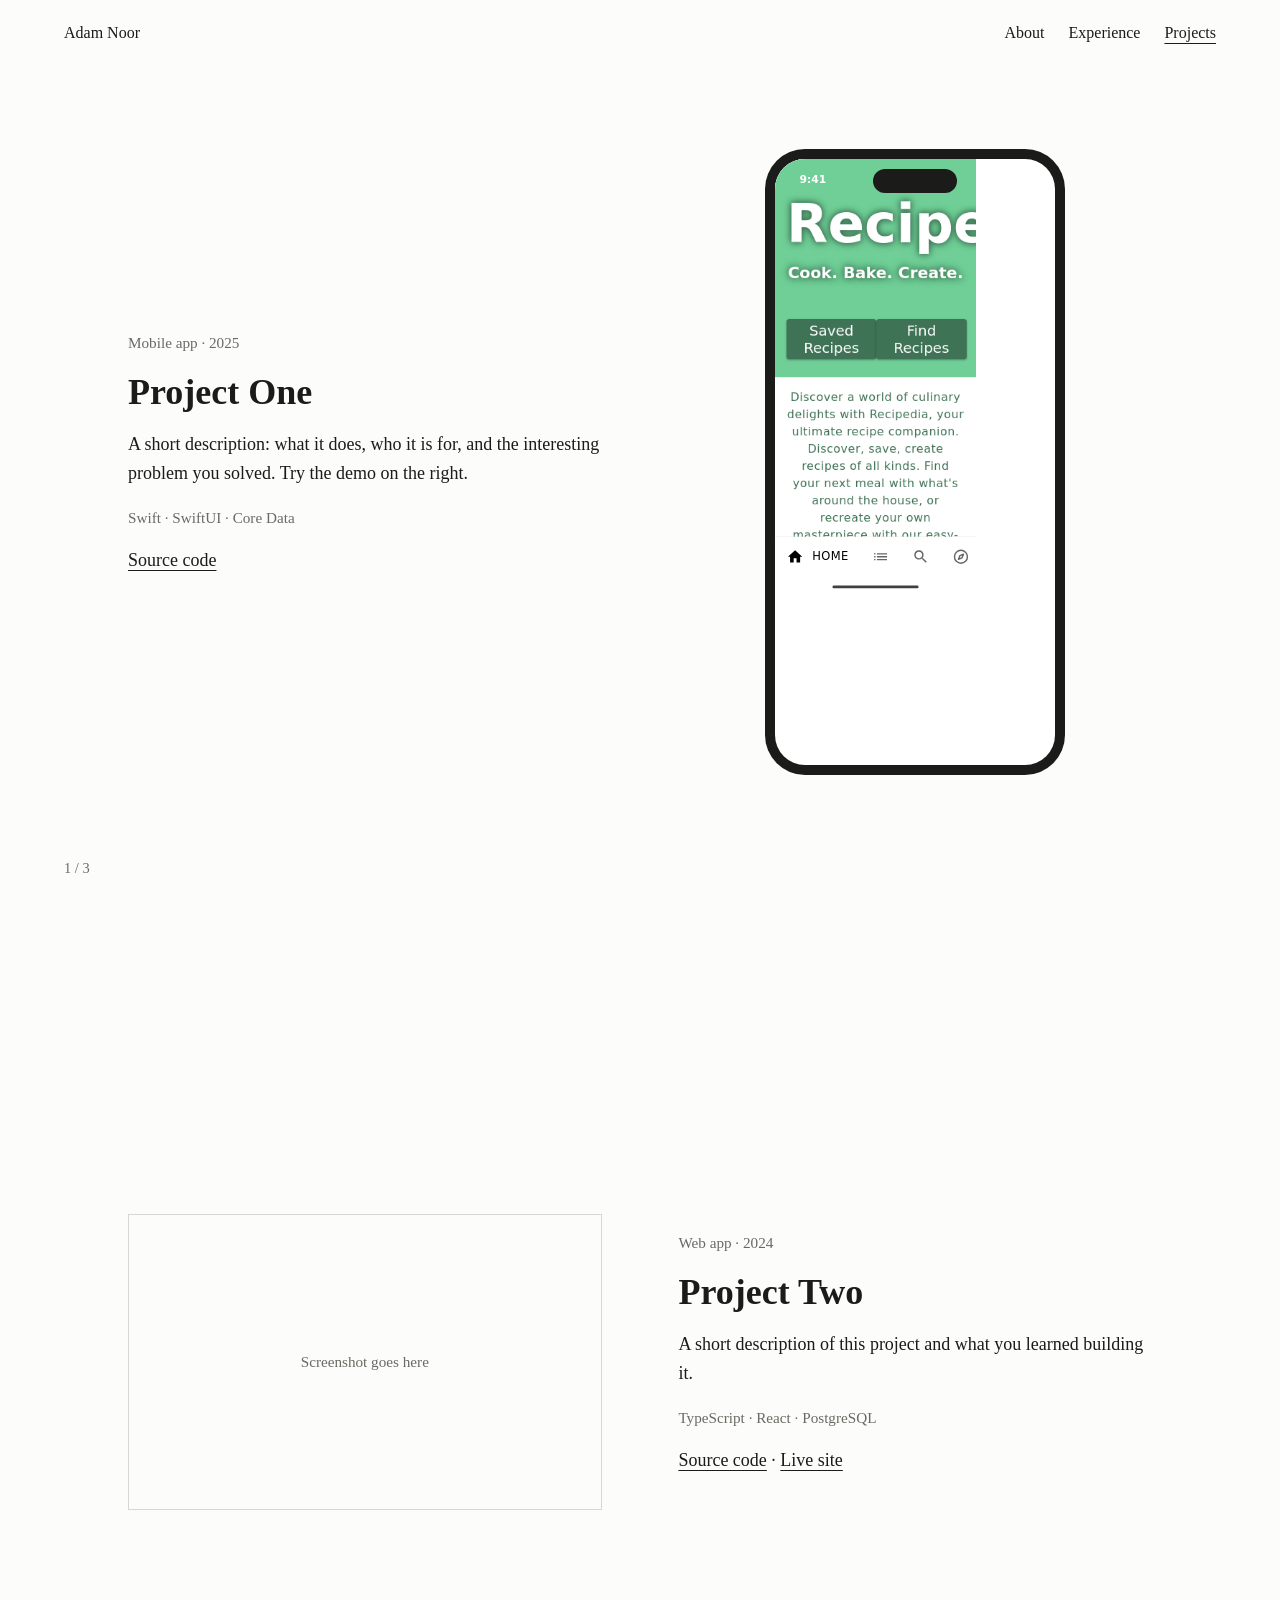
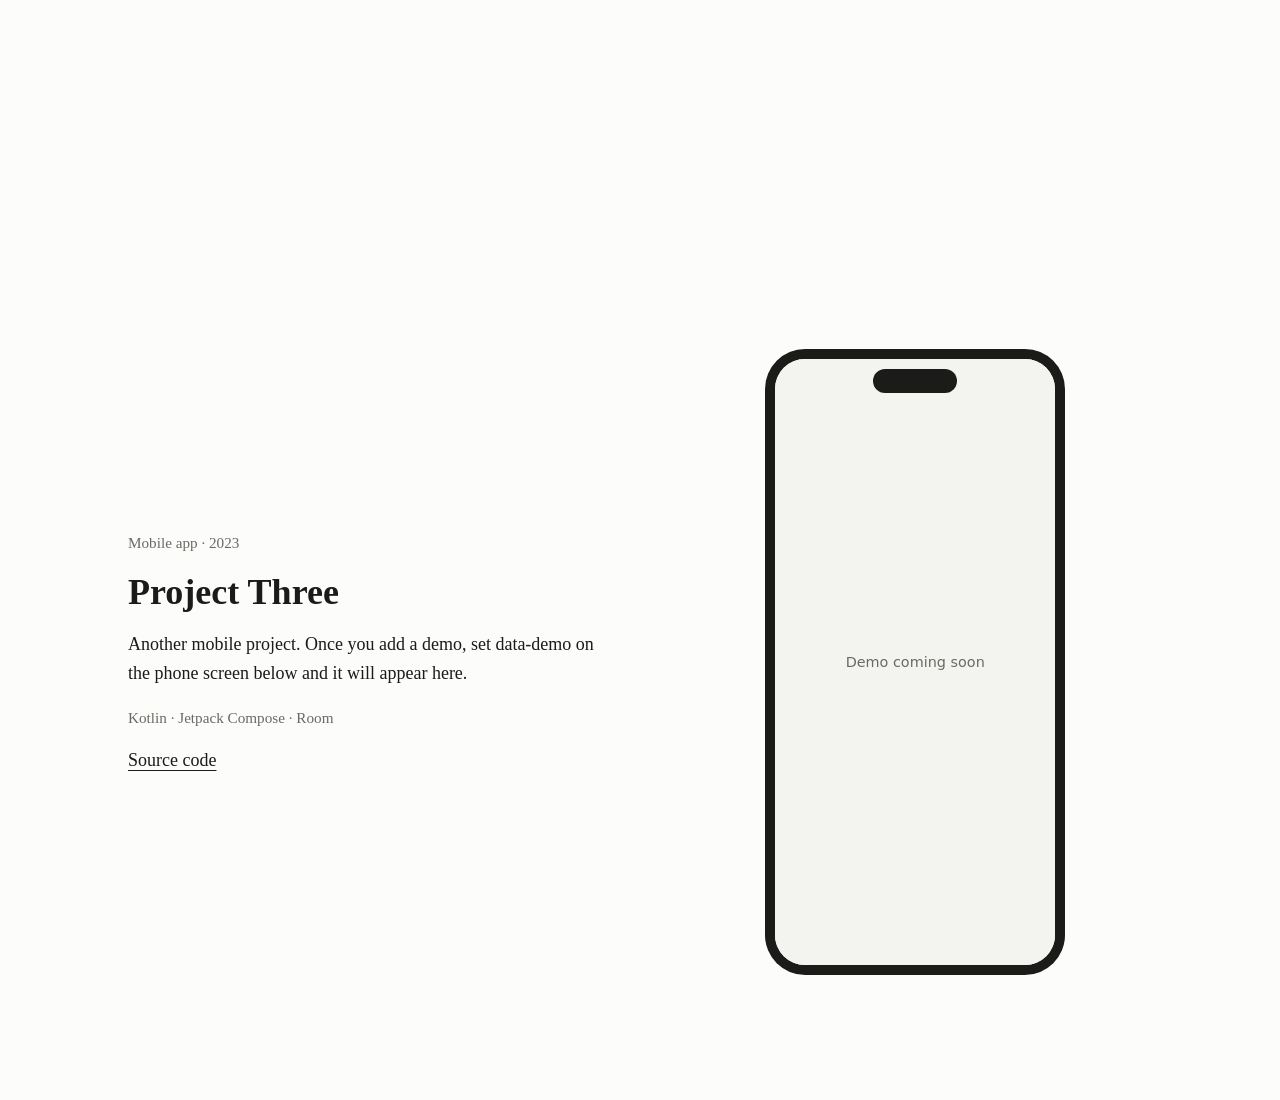
==== projects.html @ 411a35d4 "website start" ====
<!doctype html>
<html lang="en">
<head>
  <meta charset="utf-8">
  <meta name="viewport" content="width=device-width, initial-scale=1">
  <title>Projects · Adam Noor</title>
  <meta name="description" content="Projects by Adam Noor, a software developer.">
  <script>document.documentElement.classList.add("js");</script>
  <link rel="stylesheet" href="style.css">
  <script src="main.js" defer></script>
  <script src="phone-demo.js" type="module"></script>
</head>
<body>
  <header class="site-header">
    <a href="index.html">Adam Noor</a>
    <nav aria-label="Primary">
      <a href="index.html">About</a>
      <a href="experience.html">Experience</a>
      <a href="projects.html" aria-current="page">Projects</a>
    </nav>
  </header>

  <div class="progress" aria-hidden="true"><span id="progress-current">1</span> / <span id="progress-total">3</span></div>

  <main>
    <!-- Project 1: mobile app with a live phone demo.
         data-demo="todo" loads demos/todo/demo.js (a sample you can replace). -->
    <section class="section" aria-labelledby="project-1">
      <div class="section-inner project-grid">
        <div class="project-text">
          <p class="muted small reveal" style="--i:0">Mobile app · 2025</p>
          <h2 id="project-1" class="reveal" style="--i:1">Project One</h2>
          <p class="reveal" style="--i:2">A short description: what it does, who it is for, and the interesting problem you solved. Try the demo on the right.</p>
          <ul class="tags reveal" style="--i:3"><li>Swift</li><li>SwiftUI</li><li>Core Data</li></ul>
          <p class="reveal" style="--i:4"><a href="https://github.com/your-username/project-one">Source code</a></p>
        </div>
        <div class="project-media reveal" style="--i:2">
          <div class="phone" role="group" aria-label="Interactive demo of Project One">
            <div class="phone-screen" data-demo="recipedia">
              <div class="phone-viewport"></div>
              <div class="phone-placeholder">Loading demo…</div>
            </div>
          </div>
        </div>
      </div>
    </section>

    <!-- Project 2: a project with a regular image instead of a phone. -->
    <section class="section" aria-labelledby="project-2">
      <div class="section-inner project-grid flip">
        <div class="project-text">
          <p class="muted small reveal" style="--i:0">Web app · 2024</p>
          <h2 id="project-2" class="reveal" style="--i:1">Project Two</h2>
          <p class="reveal" style="--i:2">A short description of this project and what you learned building it.</p>
          <ul class="tags reveal" style="--i:3"><li>TypeScript</li><li>React</li><li>PostgreSQL</li></ul>
          <p class="reveal" style="--i:4"><a href="https://github.com/your-username/project-two">Source code</a> · <a href="https://example.com">Live site</a></p>
        </div>
        <div class="project-media reveal" style="--i:2">
          <!-- Replace the text with: <img src="images/project-two.png" alt="Describe the screenshot"> -->
          <div class="media-frame">Screenshot goes here</div>
        </div>
      </div>
    </section>

    <!-- Project 3: second phone, demo not built yet (no data-demo attribute). -->
    <section class="section" aria-labelledby="project-3">
      <div class="section-inner project-grid">
        <div class="project-text">
          <p class="muted small reveal" style="--i:0">Mobile app · 2023</p>
          <h2 id="project-3" class="reveal" style="--i:1">Project Three</h2>
          <p class="reveal" style="--i:2">Another mobile project. Once you add a demo, set data-demo on the phone screen below and it will appear here.</p>
          <ul class="tags reveal" style="--i:3"><li>Kotlin</li><li>Jetpack Compose</li><li>Room</li></ul>
          <p class="reveal" style="--i:4"><a href="https://github.com/your-username/project-three">Source code</a></p>
        </div>
        <div class="project-media reveal" style="--i:2">
          <div class="phone" role="group" aria-label="Demo placeholder for Project Three">
            <div class="phone-screen">
              <div class="phone-viewport"></div>
              <div class="phone-placeholder">Demo coming soon</div>
            </div>
          </div>
        </div>
      </div>
    </section>
  </main>
</body>
</html>
---- style.css ----
/* Personal site: plain, system fonts, one neutral palette.
   Change the variables below to restyle the whole site. */

:root {
  --bg: #fcfcfa;
  --fg: #1b1b1a;
  --muted: #6a6a64;
  --rule: #d8d8d2;
  --font: "Iowan Old Style", "Charter", "Palatino Linotype", Georgia, serif;
  --pad: clamp(1.25rem, 5vw, 4rem);
  --ease: cubic-bezier(0.2, 0.6, 0.2, 1);

  /* 1vh with a dynamic-viewport upgrade where supported (mobile browser bars) */
  --vh: 1vh;
  --phone-h: calc(var(--vh) * 72);
}

@supports (height: 1dvh) {
  :root {
    --vh: 1dvh;
  }
}

* {
  box-sizing: border-box;
}

html {
  scroll-snap-type: y mandatory;
  scroll-behavior: smooth;
}

body {
  margin: 0;
  background: var(--bg);
  color: var(--fg);
  font-family: var(--font);
  font-size: 1.125rem;
  line-height: 1.6;
  -webkit-font-smoothing: antialiased;
}

a {
  color: inherit;
  text-decoration: underline;
  text-decoration-thickness: 1px;
  text-underline-offset: 0.2em;
}

a:hover {
  text-decoration-thickness: 2px;
}

:focus-visible {
  outline: 2px solid var(--fg);
  outline-offset: 3px;
}

h1,
h2,
h3 {
  font-weight: 600;
  line-height: 1.2;
  margin: 0;
}

h1 {
  font-size: clamp(2rem, 5vw, 3rem);
}

h2 {
  font-size: clamp(1.6rem, 3.5vw, 2.25rem);
}

h3 {
  font-size: 1.15rem;
}

p {
  margin: 0 0 1em;
}

.muted {
  color: var(--muted);
}

.small {
  font-size: 0.95rem;
}

/* ---------- Header and progress ---------- */

.site-header {
  position: fixed;
  inset: 0 0 auto 0;
  z-index: 10;
  display: flex;
  justify-content: space-between;
  align-items: baseline;
  gap: 1rem;
  padding: 1.25rem var(--pad);
  background: var(--bg);
  font-size: 1rem;
}

.site-header a {
  text-decoration: none;
}

.site-header nav {
  display: flex;
  gap: 1.5rem;
}

.site-header nav a:hover,
.site-header nav a[aria-current="page"] {
  text-decoration: underline;
  text-decoration-thickness: 1px;
  text-underline-offset: 0.3em;
}

.progress {
  position: fixed;
  left: var(--pad);
  bottom: 1.25rem;
  z-index: 10;
  font-size: 0.9rem;
  color: var(--muted);
  font-variant-numeric: tabular-nums;
}

/* ---------- Sections: one thing per screen ---------- */

.section {
  min-height: calc(var(--vh) * 100);
  scroll-snap-align: start;
  scroll-snap-stop: always;
  display: flex;
  flex-direction: column;
  justify-content: center;
  padding: 5.5rem var(--pad) 4rem;
}

.section-inner {
  width: 100%;
  max-width: 64rem;
  margin: 0 auto;
}

.prose {
  max-width: 38rem;
}

.links {
  list-style: none;
  display: flex;
  flex-wrap: wrap;
  gap: 0.5rem 1.5rem;
  margin: 1.5rem 0 0;
  padding: 0;
}

/* ---------- Transition animation ----------
   main.js adds .is-active to the section crossing the middle of the screen.
   Content fades and slides in with a small stagger (--i), and leaves quickly. */

.js .reveal {
  opacity: 0;
  transform: translateY(18px);
  transition:
    opacity 0.25s ease,
    transform 0.25s ease;
  transition-delay: 0ms;
}

.js .section.is-active .reveal {
  opacity: 1;
  transform: none;
  transition:
    opacity 0.7s var(--ease),
    transform 0.7s var(--ease);
  transition-delay: calc(var(--i, 0) * 90ms);
}

@media (prefers-reduced-motion: reduce) {
  html {
    scroll-behavior: auto;
  }

  .js .reveal,
  .js .section.is-active .reveal {
    transform: none;
    transition-duration: 0.01ms;
    transition-delay: 0ms;
  }
}

/* ---------- Entries (education, experience, skills) ---------- */

.entries {
  list-style: none;
  margin: 2.5rem 0 0;
  padding: 0;
}

.entry {
  display: grid;
  grid-template-columns: 9rem 1fr;
  gap: 1.5rem;
  padding: 1.5rem 0;
  border-top: 1px solid var(--rule);
}

.entry:last-child {
  border-bottom: 1px solid var(--rule);
}

.entry p {
  margin: 0.25rem 0 0;
}

.entry ul {
  margin: 0.75rem 0 0;
  padding-left: 1.2rem;
}

.entry li + li {
  margin-top: 0.35rem;
}

.entry-when {
  color: var(--muted);
  font-size: 0.95rem;
  padding-top: 0.2rem;
}

/* ---------- Projects ---------- */

.project-grid {
  display: grid;
  grid-template-columns: repeat(2, minmax(0, 1fr));
  gap: clamp(2rem, 6vw, 5rem);
  align-items: center;
}

.project-grid.flip .project-media {
  order: -1;
}

.project-text h2 {
  margin-bottom: 1rem;
}

.tags {
  list-style: none;
  margin: 0 0 1rem;
  padding: 0;
  color: var(--muted);
  font-size: 0.95rem;
}

.tags li {
  display: inline;
}

.tags li + li::before {
  content: " \00b7  ";
}

.project-media {
  display: flex;
  justify-content: center;
}

.media-frame {
  width: 100%;
  aspect-ratio: 16 / 10;
  border: 1px solid var(--rule);
  display: grid;
  place-items: center;
  color: var(--muted);
  font-size: 0.95rem;
  text-align: center;
  padding: 1rem;
}

.media-frame img {
  width: 100%;
  height: 100%;
  object-fit: cover;
  display: block;
}

/* ---------- Phone frame ----------
   The screen is a fixed 390x844 "logical" viewport that phone-demo.js scales
   to fit, so app code written for a normal phone size renders correctly. */

.phone {
  --bezel: 10px;
  width: min(300px, 70vw, calc((var(--phone-h) - 20px) * 390 / 844 + 20px));
  padding: var(--bezel);
  background: var(--fg);
  border-radius: 40px;
}

.phone-screen {
  position: relative;
  width: 100%;
  aspect-ratio: 390 / 844;
  overflow: hidden;
  border-radius: 30px;
  background: #fff;
}

/* Small camera pill; remove if your app draws its own status bar */
.phone-screen::after {
  content: "";
  position: absolute;
  top: 10px;
  left: 50%;
  width: 84px;
  height: 24px;
  margin-left: -42px;
  border-radius: 12px;
  background: var(--fg);
  z-index: 2;
  pointer-events: none;
}

.phone-viewport {
  position: absolute;
  top: 0;
  left: 0;
  width: 390px;
  height: 844px;
  transform-origin: 0 0;
  transform: scale(var(--scale, 0.7));
  overflow: hidden;
}

.phone-placeholder {
  position: absolute;
  inset: 0;
  z-index: 1;
  display: grid;
  place-items: center;
  padding: 1.5rem;
  text-align: center;
  background: #f3f3f0;
  color: var(--muted);
  font: 0.9rem/1.4 system-ui, sans-serif;
}

/* Text on the left, image on the right */
.split {
  display: grid;
  grid-template-columns: repeat(2, minmax(0, 1fr));
  gap: clamp(2rem, 6vw, 5rem);
  align-items: center;
}

.split-media img {
  display: block;
  width: 100%;
  height: auto;
  max-height: calc(var(--vh) * 60);
  object-fit: cover;
}

/* Optional: add "flip" to put the image on the left */
.split.flip .split-media {
  order: -1;
}

/* Stack on small screens, image below the text */
@media (max-width: 800px) {
  .split {
    grid-template-columns: minmax(0, 1fr);
    gap: 1.5rem;
  }

  .split.flip .split-media {
    order: 0;
  }
}

/* ---------- Small screens ---------- */

@media (max-width: 800px) {
  :root {
    --phone-h: calc(var(--vh) * 46);
  }

  html {
    scroll-snap-type: y proximity;
  }

  .section {
    scroll-snap-stop: normal;
    padding-top: 5rem;
  }

  .project-grid {
    grid-template-columns: minmax(0, 1fr);
    gap: 1.5rem;
  }

  .project-grid.flip .project-media {
    order: 0;
  }

  .site-header nav {
    gap: 1rem;
  }
}

@media (max-width: 600px) {
  .entry {
    grid-template-columns: 1fr;
    gap: 0.25rem;
  }
}
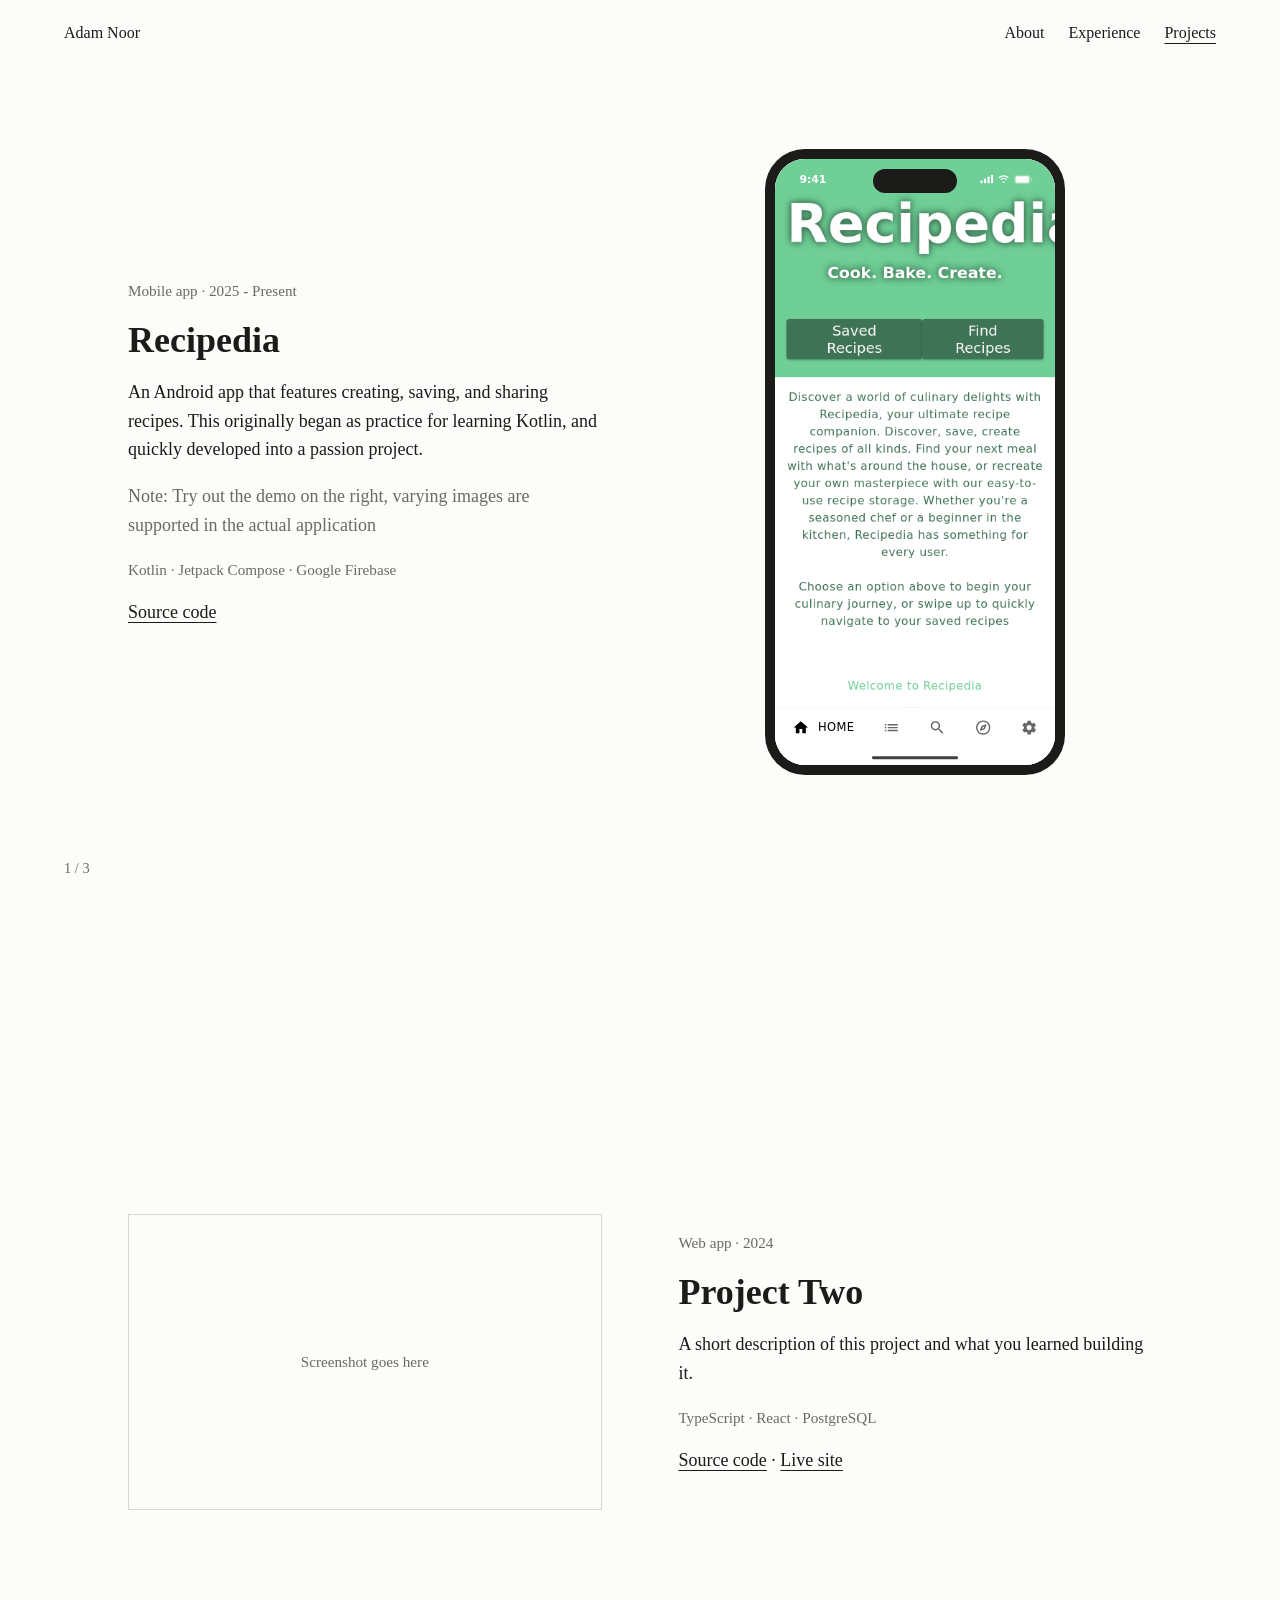
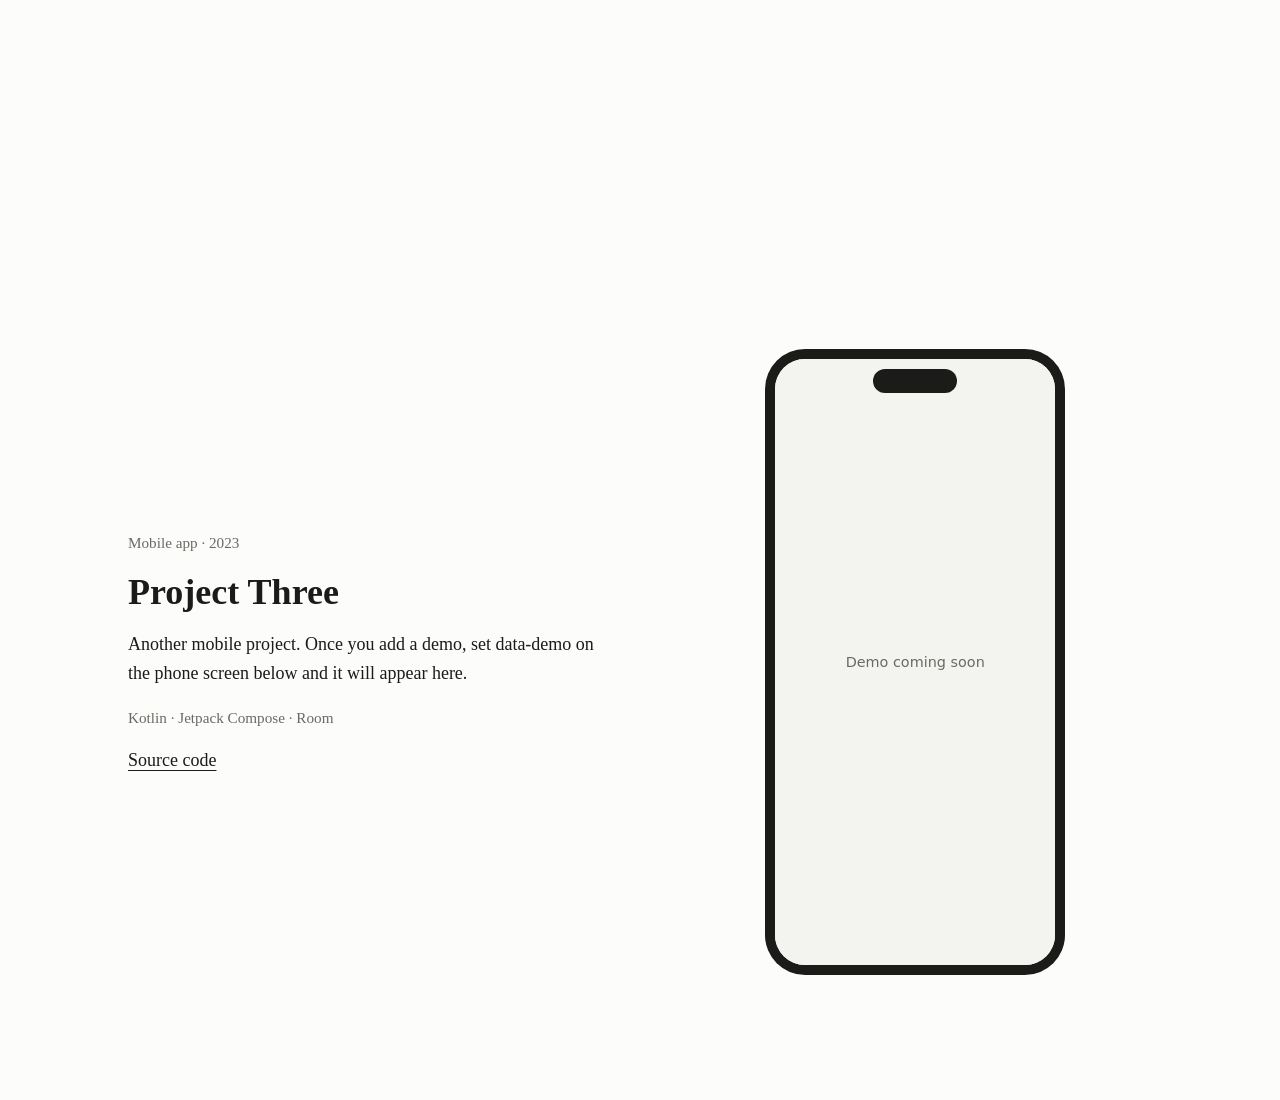
==== commit e65a345b: "Fix image error, update text" ====
--- a/projects.html
+++ b/projects.html
@@ -28,10 +28,11 @@
     <section class="section" aria-labelledby="project-1">
       <div class="section-inner project-grid">
         <div class="project-text">
-          <p class="muted small reveal" style="--i:0">Mobile app · 2025</p>
-          <h2 id="project-1" class="reveal" style="--i:1">Project One</h2>
-          <p class="reveal" style="--i:2">A short description: what it does, who it is for, and the interesting problem you solved. Try the demo on the right.</p>
-          <ul class="tags reveal" style="--i:3"><li>Swift</li><li>SwiftUI</li><li>Core Data</li></ul>
+          <p class="muted small reveal" style="--i:0">Mobile app · 2025 - Present</p>
+          <h2 id="project-1" class="reveal" style="--i:1">Recipedia</h2>
+          <p class="reveal" style="--i:2">An Android app that features creating, saving, and sharing recipes. This originally began as practice for learning Kotlin, and quickly developed into a passion project.</p>
+          <p class="reveal muted" style="--i:3">Note: Try out the demo on the right, varying images are supported in the actual application</p>
+          <ul class="tags reveal" style="--i:3"><li>Kotlin</li><li>Jetpack Compose</li><li>Google Firebase</li></ul>
           <p class="reveal" style="--i:4"><a href="https://github.com/your-username/project-one">Source code</a></p>
         </div>
         <div class="project-media reveal" style="--i:2">
--- a/style.css
+++ b/style.css
@@ -338,6 +338,11 @@
   overflow: hidden;
 }
 
+.phone-viewport > * {
+  width: 100%;
+  height: 100%;
+}
+
 .phone-placeholder {
   position: absolute;
   inset: 0;
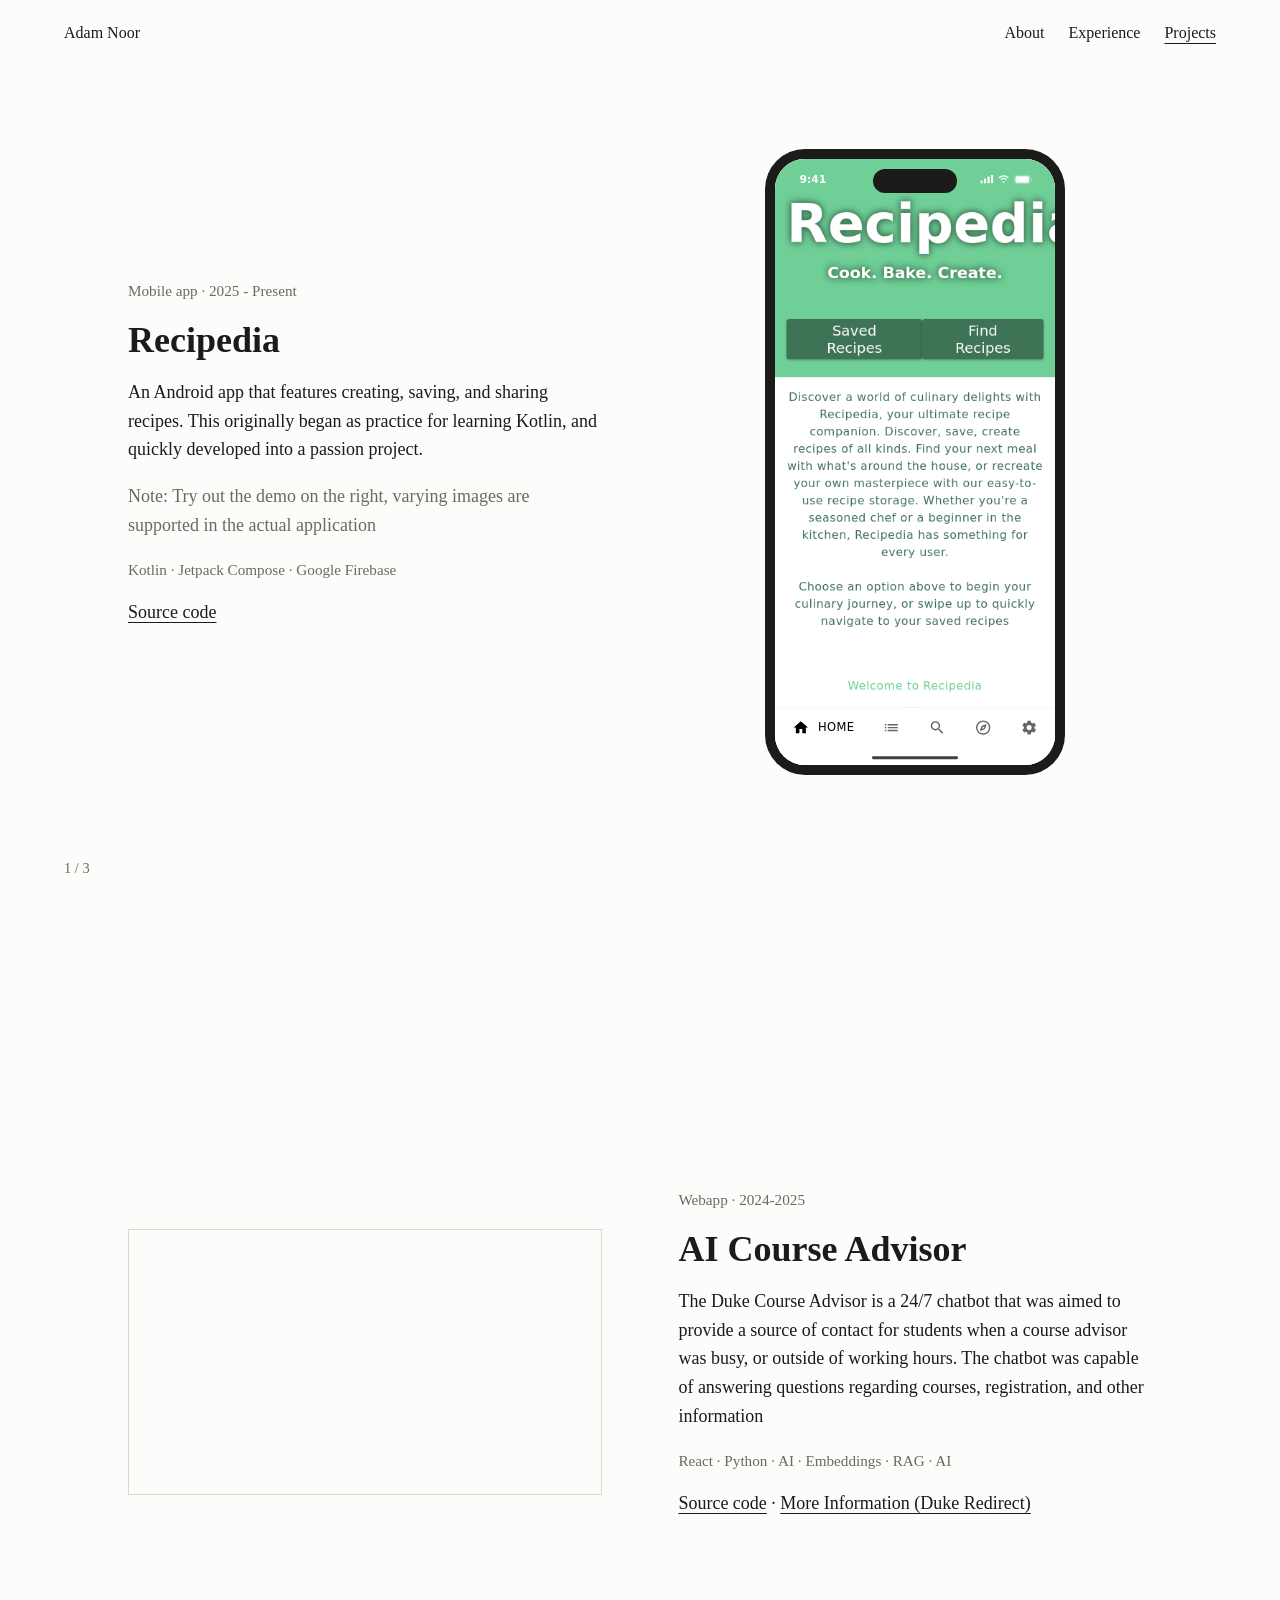
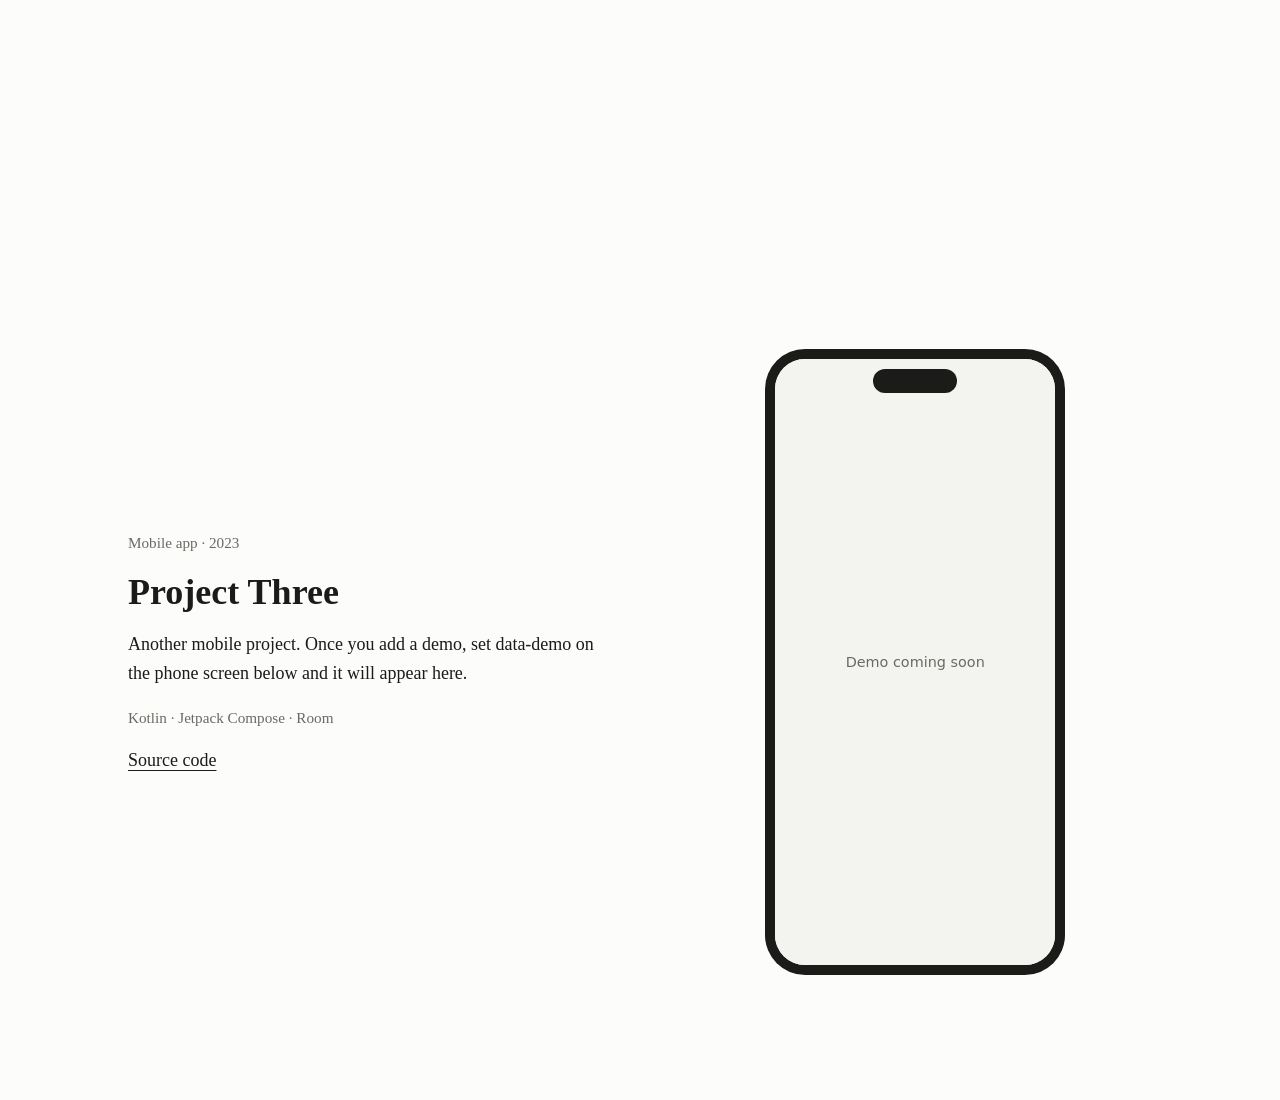
==== commit 34004190: "add video demo" ====
--- a/projects.html
+++ b/projects.html
@@ -33,10 +33,10 @@
           <p class="reveal" style="--i:2">An Android app that features creating, saving, and sharing recipes. This originally began as practice for learning Kotlin, and quickly developed into a passion project.</p>
           <p class="reveal muted" style="--i:3">Note: Try out the demo on the right, varying images are supported in the actual application</p>
           <ul class="tags reveal" style="--i:3"><li>Kotlin</li><li>Jetpack Compose</li><li>Google Firebase</li></ul>
-          <p class="reveal" style="--i:4"><a href="https://github.com/your-username/project-one">Source code</a></p>
+          <p class="reveal" style="--i:4"><a href="https://github.com/arfnoor/Recipedia">Source code</a></p>
         </div>
         <div class="project-media reveal" style="--i:2">
-          <div class="phone" role="group" aria-label="Interactive demo of Project One">
+          <div class="phone" role="group" aria-label="Interactive demo of Recipedia">
             <div class="phone-screen" data-demo="recipedia">
               <div class="phone-viewport"></div>
               <div class="phone-placeholder">Loading demo…</div>
@@ -50,15 +50,22 @@
     <section class="section" aria-labelledby="project-2">
       <div class="section-inner project-grid flip">
         <div class="project-text">
-          <p class="muted small reveal" style="--i:0">Web app · 2024</p>
-          <h2 id="project-2" class="reveal" style="--i:1">Project Two</h2>
-          <p class="reveal" style="--i:2">A short description of this project and what you learned building it.</p>
-          <ul class="tags reveal" style="--i:3"><li>TypeScript</li><li>React</li><li>PostgreSQL</li></ul>
-          <p class="reveal" style="--i:4"><a href="https://github.com/your-username/project-two">Source code</a> · <a href="https://example.com">Live site</a></p>
+          <p class="muted small reveal" style="--i:0">Webapp · 2024-2025</p>
+          <h2 id="project-2" class="reveal" style="--i:1">AI Course Advisor</h2>
+          <p class="reveal" style="--i:2">The Duke Course Advisor is a 24/7 chatbot that was aimed to provide a source of contact for students when a course advisor was busy, or outside of working hours. The chatbot was capable of answering questions regarding courses, registration, and other information</p>
+          <ul class="tags reveal" style="--i:3"><li>React</li><li>Python</li><li>AI</li><li>Embeddings</li><li>RAG</li><li>AI</li></ul>
+          <p class="reveal" style="--i:4"><a href="https://github.com/arfnoor/AI-Course-Advisor-Clone">Source code</a> · <a href="https://codeplus.duke.edu/project/course-advisor-system-using-ai/">More Information (Duke Redirect)</a></p>
         </div>
         <div class="project-media reveal" style="--i:2">
-          <!-- Replace the text with: <img src="images/project-two.png" alt="Describe the screenshot"> -->
-          <div class="media-frame">Screenshot goes here</div>
+          <div class="video-frame">
+            <iframe
+              src="https://www.youtube.com/embed/uuh1wcGyDwI?si=6SfGCwwshz3ralAW"
+              title="AI Course Advsior demo video"
+              loading="lazy"
+              allow="accelerometer; encrypted-media; picture-in-picture"
+              allowfullscreen
+              referrerpolicy="strict-origin-when-cross-origin"></iframe>
+          </div>
         </div>
       </div>
     </section>
--- a/style.css
+++ b/style.css
@@ -289,6 +289,19 @@
   height: 100%;
   object-fit: cover;
   display: block;
+}
+
+.video-frame {
+  width: 100%;
+  aspect-ratio: 16 / 9;
+  border: 1px solid var(--rule);
+}
+
+.video-frame iframe {
+  display: block;
+  width: 100%;
+  height: 100%;
+  border: 0;
 }
 
 /* ---------- Phone frame ----------
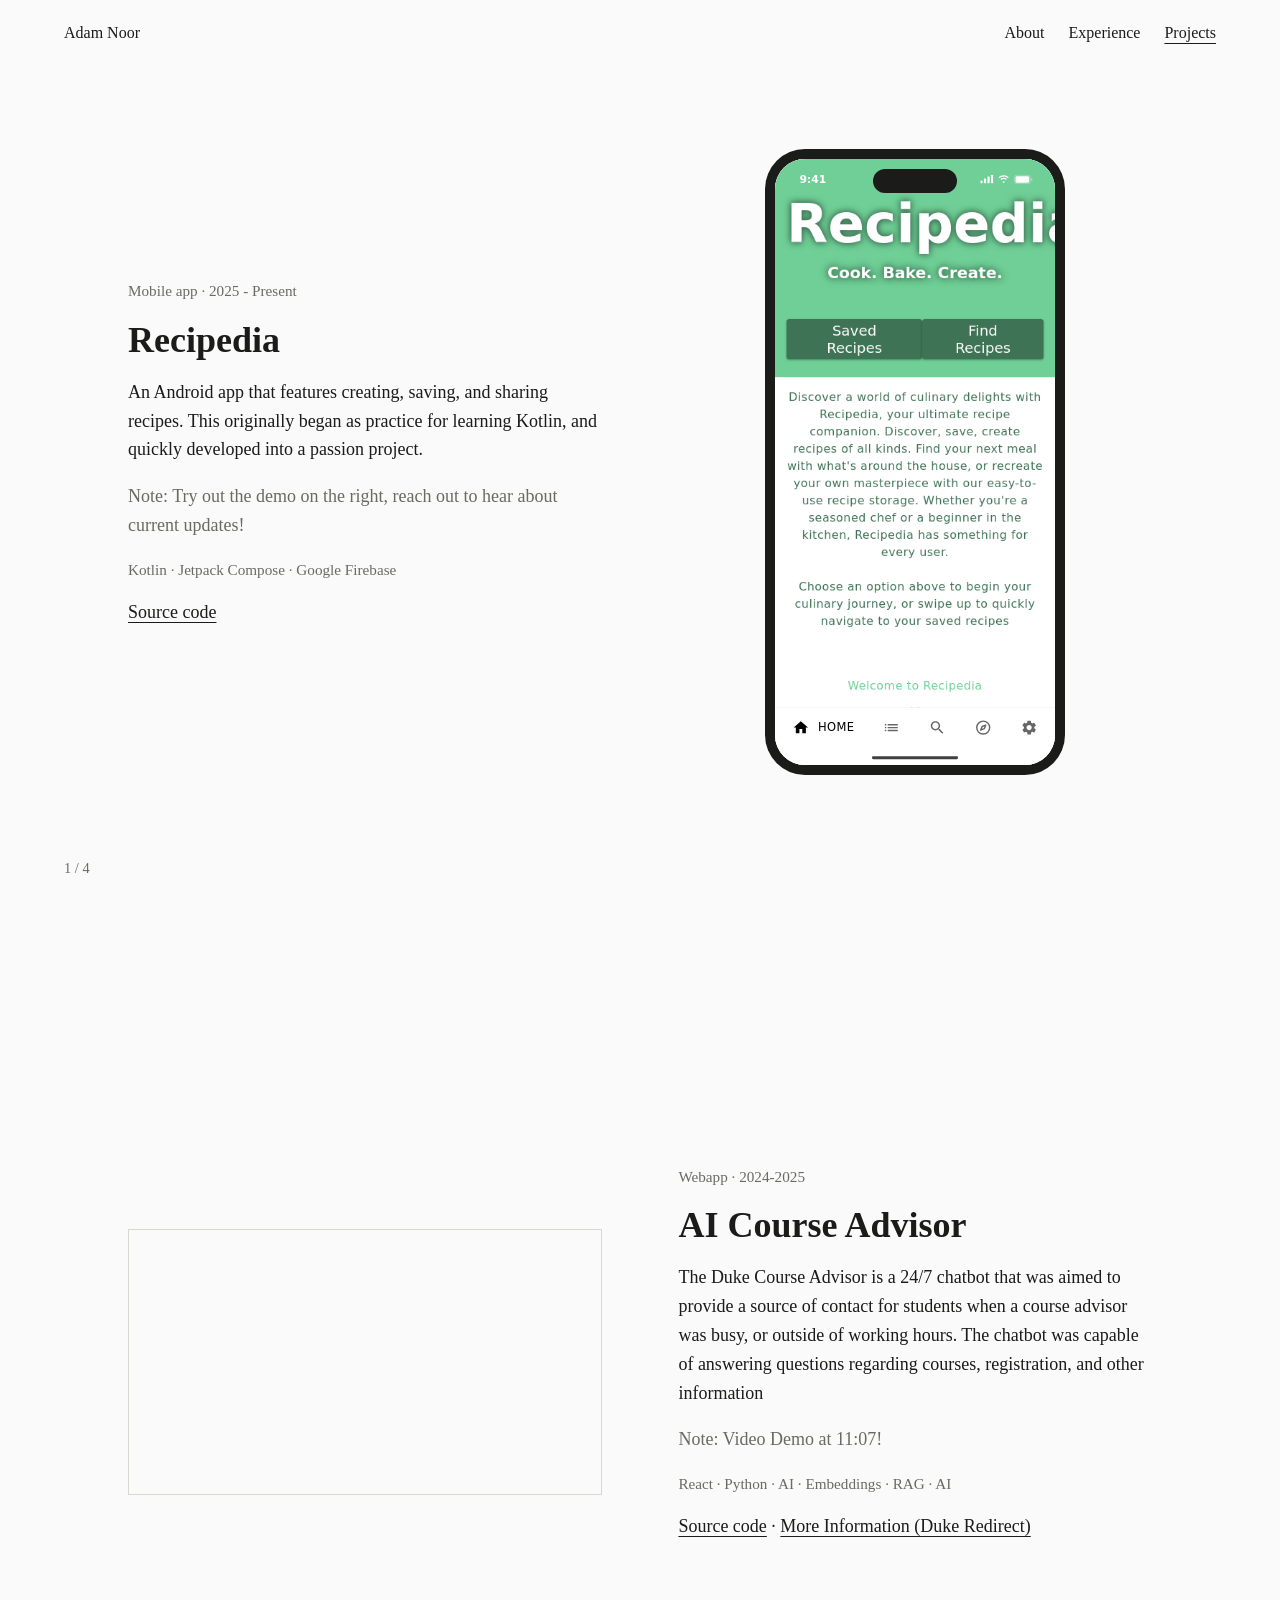
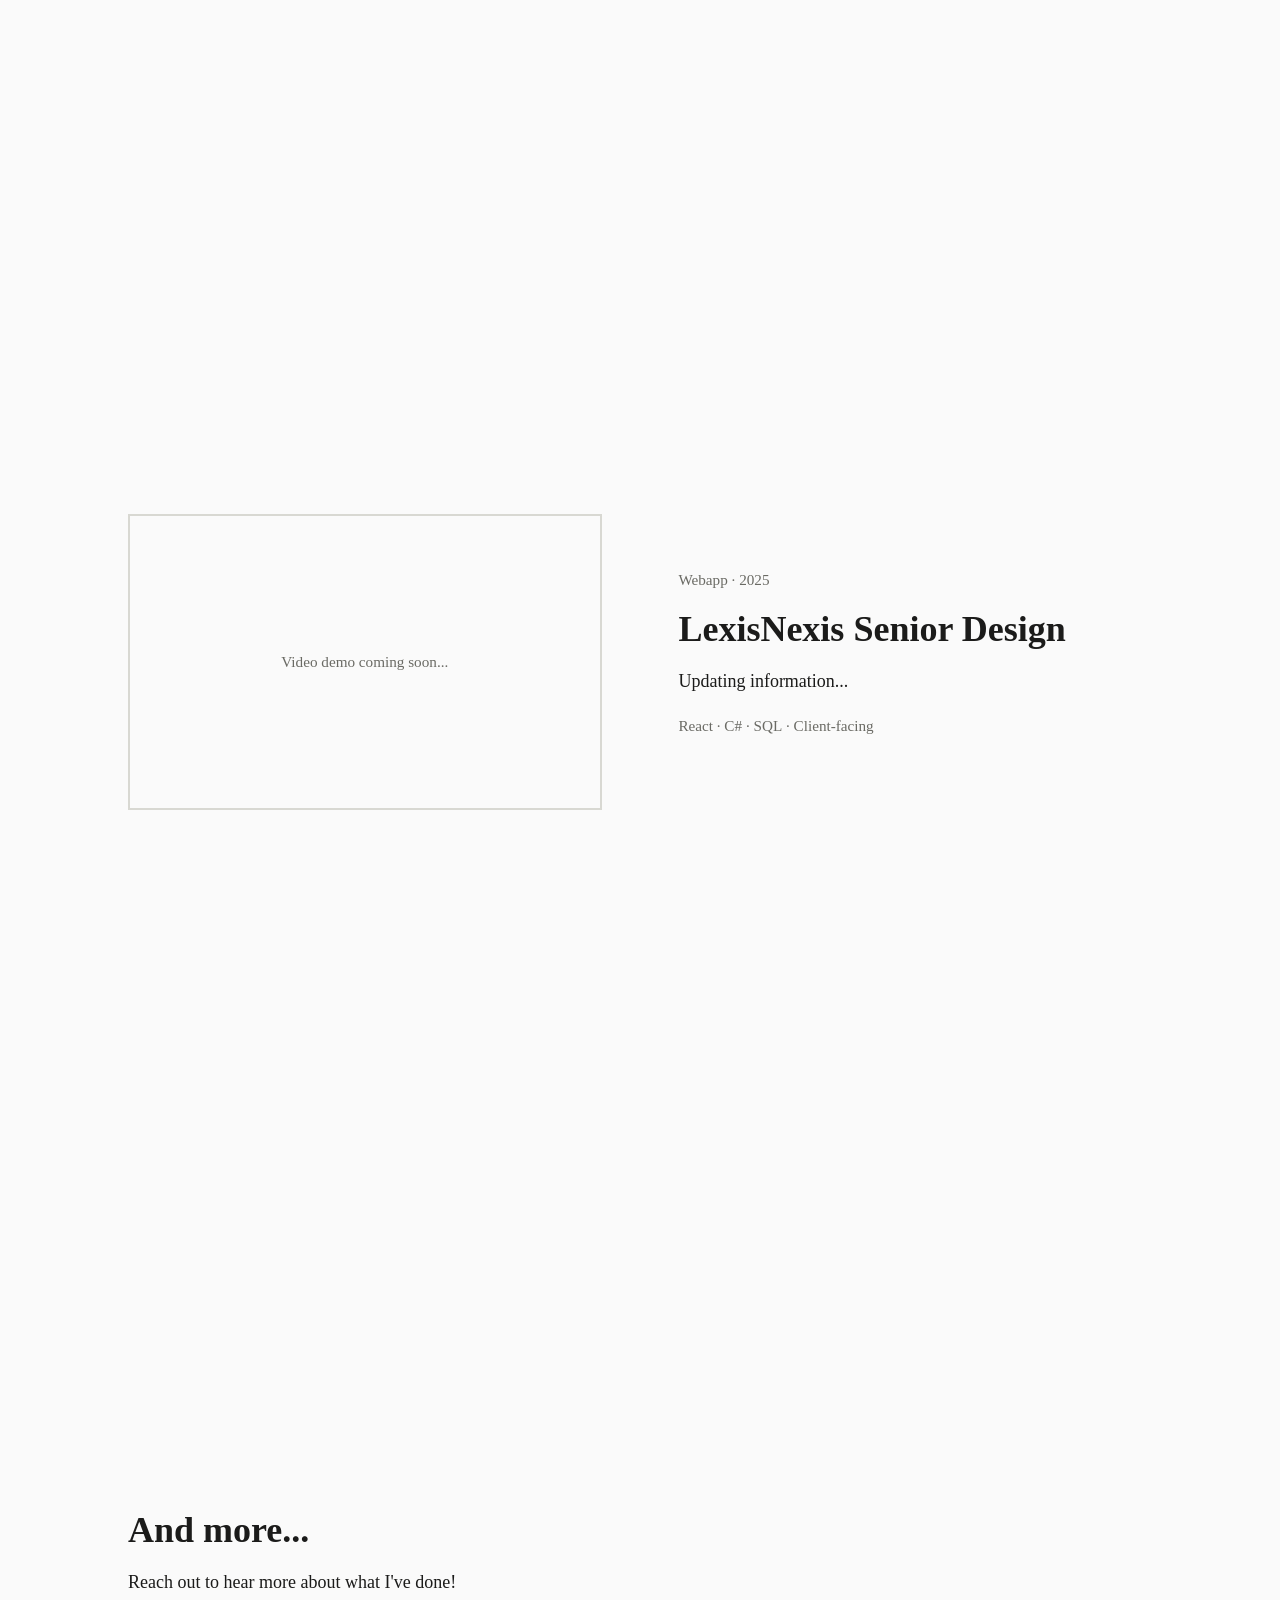
==== commit 3951d1ae: "fix open in new tab" ====
--- a/projects.html
+++ b/projects.html
@@ -31,9 +31,9 @@
           <p class="muted small reveal" style="--i:0">Mobile app · 2025 - Present</p>
           <h2 id="project-1" class="reveal" style="--i:1">Recipedia</h2>
           <p class="reveal" style="--i:2">An Android app that features creating, saving, and sharing recipes. This originally began as practice for learning Kotlin, and quickly developed into a passion project.</p>
-          <p class="reveal muted" style="--i:3">Note: Try out the demo on the right, varying images are supported in the actual application</p>
+          <p class="reveal muted" style="--i:3">Note: Try out the demo on the right, reach out to hear about current updates!</p>
           <ul class="tags reveal" style="--i:3"><li>Kotlin</li><li>Jetpack Compose</li><li>Google Firebase</li></ul>
-          <p class="reveal" style="--i:4"><a href="https://github.com/arfnoor/Recipedia">Source code</a></p>
+          <p class="reveal" style="--i:4"><a href="https://github.com/arfnoor/Recipedia" target="_blank">Source code</a></p>
         </div>
         <div class="project-media reveal" style="--i:2">
           <div class="phone" role="group" aria-label="Interactive demo of Recipedia">
@@ -53,8 +53,9 @@
           <p class="muted small reveal" style="--i:0">Webapp · 2024-2025</p>
           <h2 id="project-2" class="reveal" style="--i:1">AI Course Advisor</h2>
           <p class="reveal" style="--i:2">The Duke Course Advisor is a 24/7 chatbot that was aimed to provide a source of contact for students when a course advisor was busy, or outside of working hours. The chatbot was capable of answering questions regarding courses, registration, and other information</p>
+          <p class="reveal muted" style="--i:3">Note: Video Demo at 11:07!</p>
           <ul class="tags reveal" style="--i:3"><li>React</li><li>Python</li><li>AI</li><li>Embeddings</li><li>RAG</li><li>AI</li></ul>
-          <p class="reveal" style="--i:4"><a href="https://github.com/arfnoor/AI-Course-Advisor-Clone">Source code</a> · <a href="https://codeplus.duke.edu/project/course-advisor-system-using-ai/">More Information (Duke Redirect)</a></p>
+          <p class="reveal" style="--i:4"><a href="https://github.com/arfnoor/AI-Course-Advisor-Clone" target="_blank">Source code</a> · <a href="https://codeplus.duke.edu/project/course-advisor-system-using-ai/" target="_blank">More Information (Duke Redirect)</a></p>
         </div>
         <div class="project-media reveal" style="--i:2">
           <div class="video-frame">
@@ -70,24 +71,48 @@
       </div>
     </section>
 
-    <!-- Project 3: second phone, demo not built yet (no data-demo attribute). -->
+    <section class="section" aria-labelledby="project-2">
+      <div class="section-inner project-grid flip">
+        <div class="project-text">
+          <p class="muted small reveal" style="--i:0">Webapp · 2025</p>
+          <h2 id="project-3" class="reveal" style="--i:1">LexisNexis Senior Design</h2>
+          <p class="reveal" style="--i:2">Updating information...</p>
+          <p class="reveal muted" style="--i:3"></p>
+          <ul class="tags reveal" style="--i:3"><li>React</li><li>C#</li><li>SQL</li><li>Client-facing</li></ul>
+          <p class="reveal" style="--i:4"><a href="" target="_blank"></a></p>
+        </div>
+        <div class="project-media reveal" style="--i:2">
+          <div class="video-frame">
+            <div class="media-frame">Video demo coming soon...</div>
+            <!-- <iframe
+              src="https://www.youtube.com/embed/uuh1wcGyDwI?si=6SfGCwwshz3ralAW"
+              title="AI Course Advsior demo video"
+              loading="lazy"
+              allow="accelerometer; encrypted-media; picture-in-picture"
+              allowfullscreen
+              referrerpolicy="strict-origin-when-cross-origin"></iframe>
+          </div> -->
+        </div>
+      </div>
+    </section>
+
     <section class="section" aria-labelledby="project-3">
       <div class="section-inner project-grid">
         <div class="project-text">
-          <p class="muted small reveal" style="--i:0">Mobile app · 2023</p>
-          <h2 id="project-3" class="reveal" style="--i:1">Project Three</h2>
-          <p class="reveal" style="--i:2">Another mobile project. Once you add a demo, set data-demo on the phone screen below and it will appear here.</p>
-          <ul class="tags reveal" style="--i:3"><li>Kotlin</li><li>Jetpack Compose</li><li>Room</li></ul>
-          <p class="reveal" style="--i:4"><a href="https://github.com/your-username/project-three">Source code</a></p>
+          <!-- <p class="muted small reveal" style="--i:0">Mobile app · 2023</p> -->
+          <h2 id="project-3" class="reveal" style="--i:1">And more... </h2>
+          <p class="reveal" style="--i:2">Reach out to hear more about what I've done!</p>
+          <!-- <ul class="tags reveal" style="--i:3"><li>Kotlin</li><li>Jetpack Compose</li><li>Room</li></ul>
+          <p class="reveal" style="--i:4"><a href="https://github.com/your-username/project-three">Source code</a></p> -->
         </div>
-        <div class="project-media reveal" style="--i:2">
+        <!-- <div class="project-media reveal" style="--i:2">
           <div class="phone" role="group" aria-label="Demo placeholder for Project Three">
             <div class="phone-screen">
               <div class="phone-viewport"></div>
               <div class="phone-placeholder">Demo coming soon</div>
             </div>
           </div>
-        </div>
+        </div> -->
       </div>
     </section>
   </main>
--- a/style.css
+++ b/style.css
@@ -2,7 +2,7 @@
    Change the variables below to restyle the whole site. */
 
 :root {
-  --bg: #fcfcfa;
+  --bg: #fafafa;
   --fg: #1b1b1a;
   --muted: #6a6a64;
   --rule: #d8d8d2;
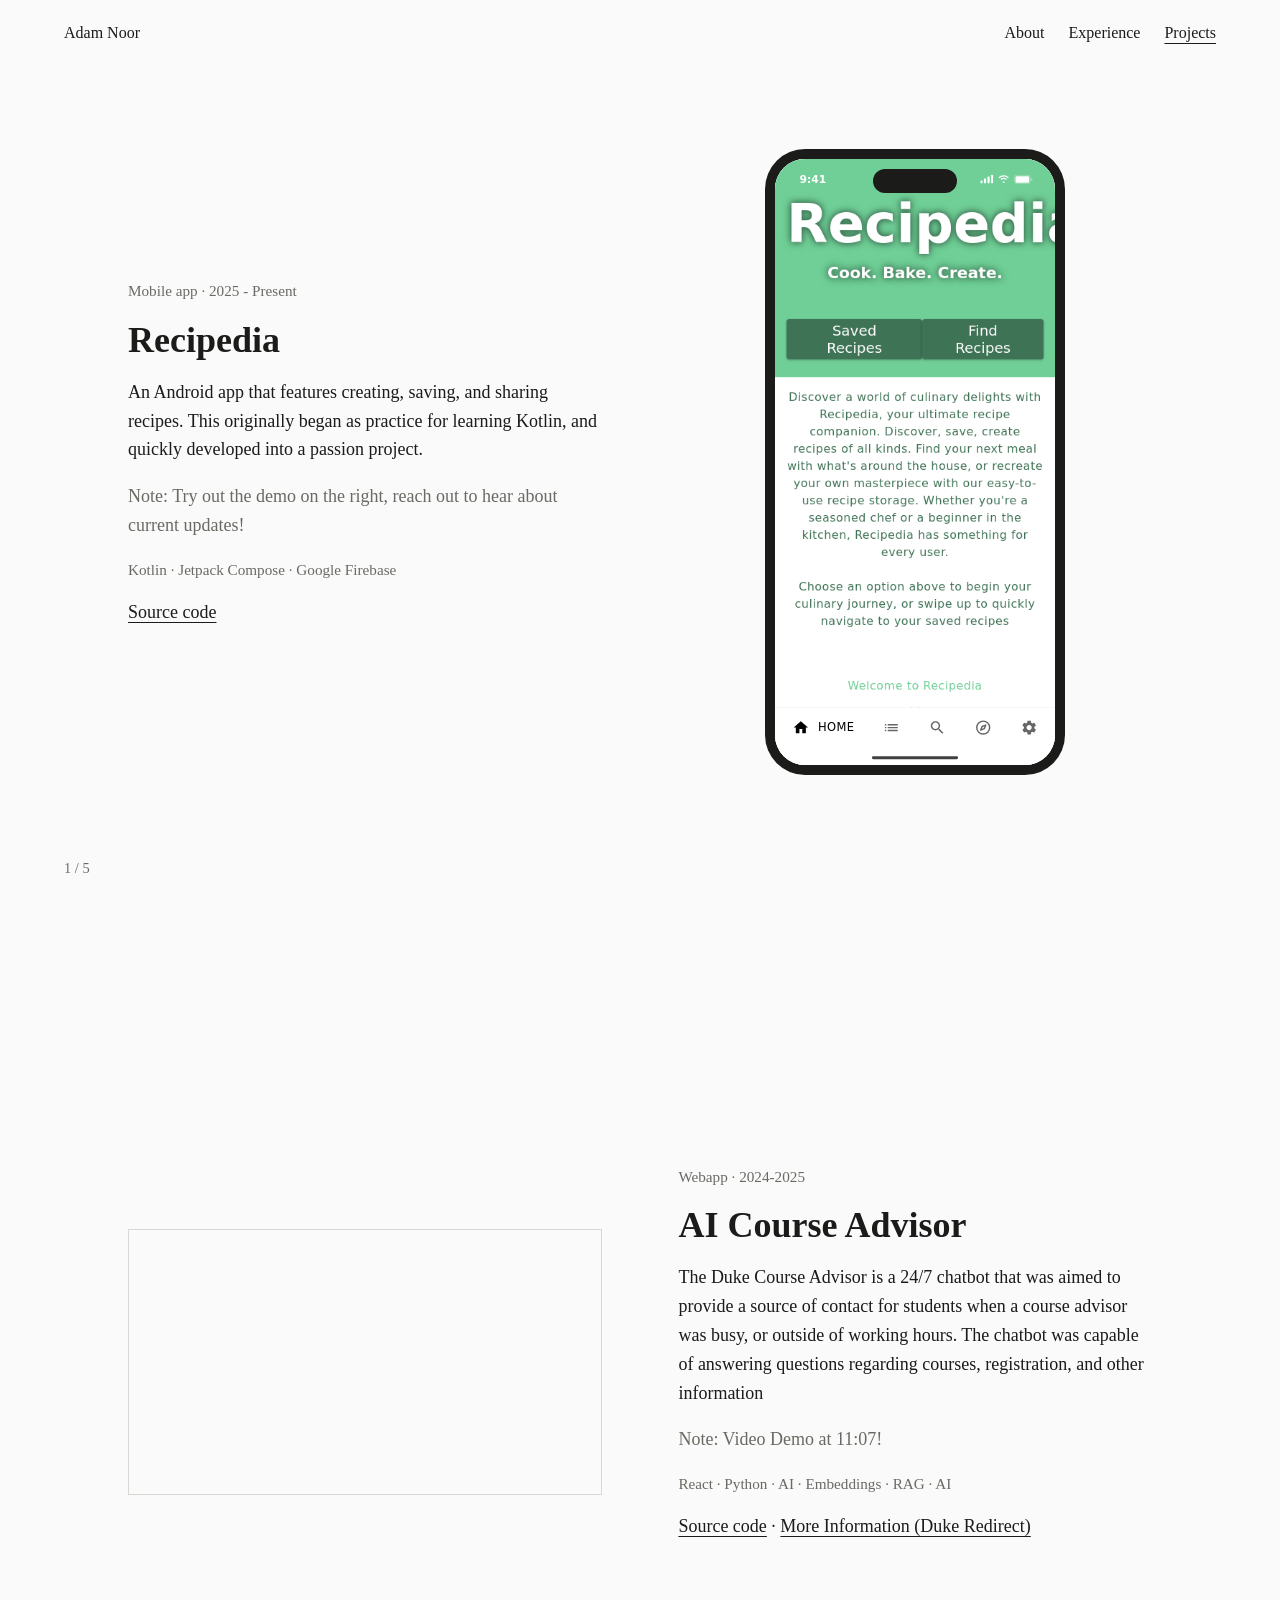
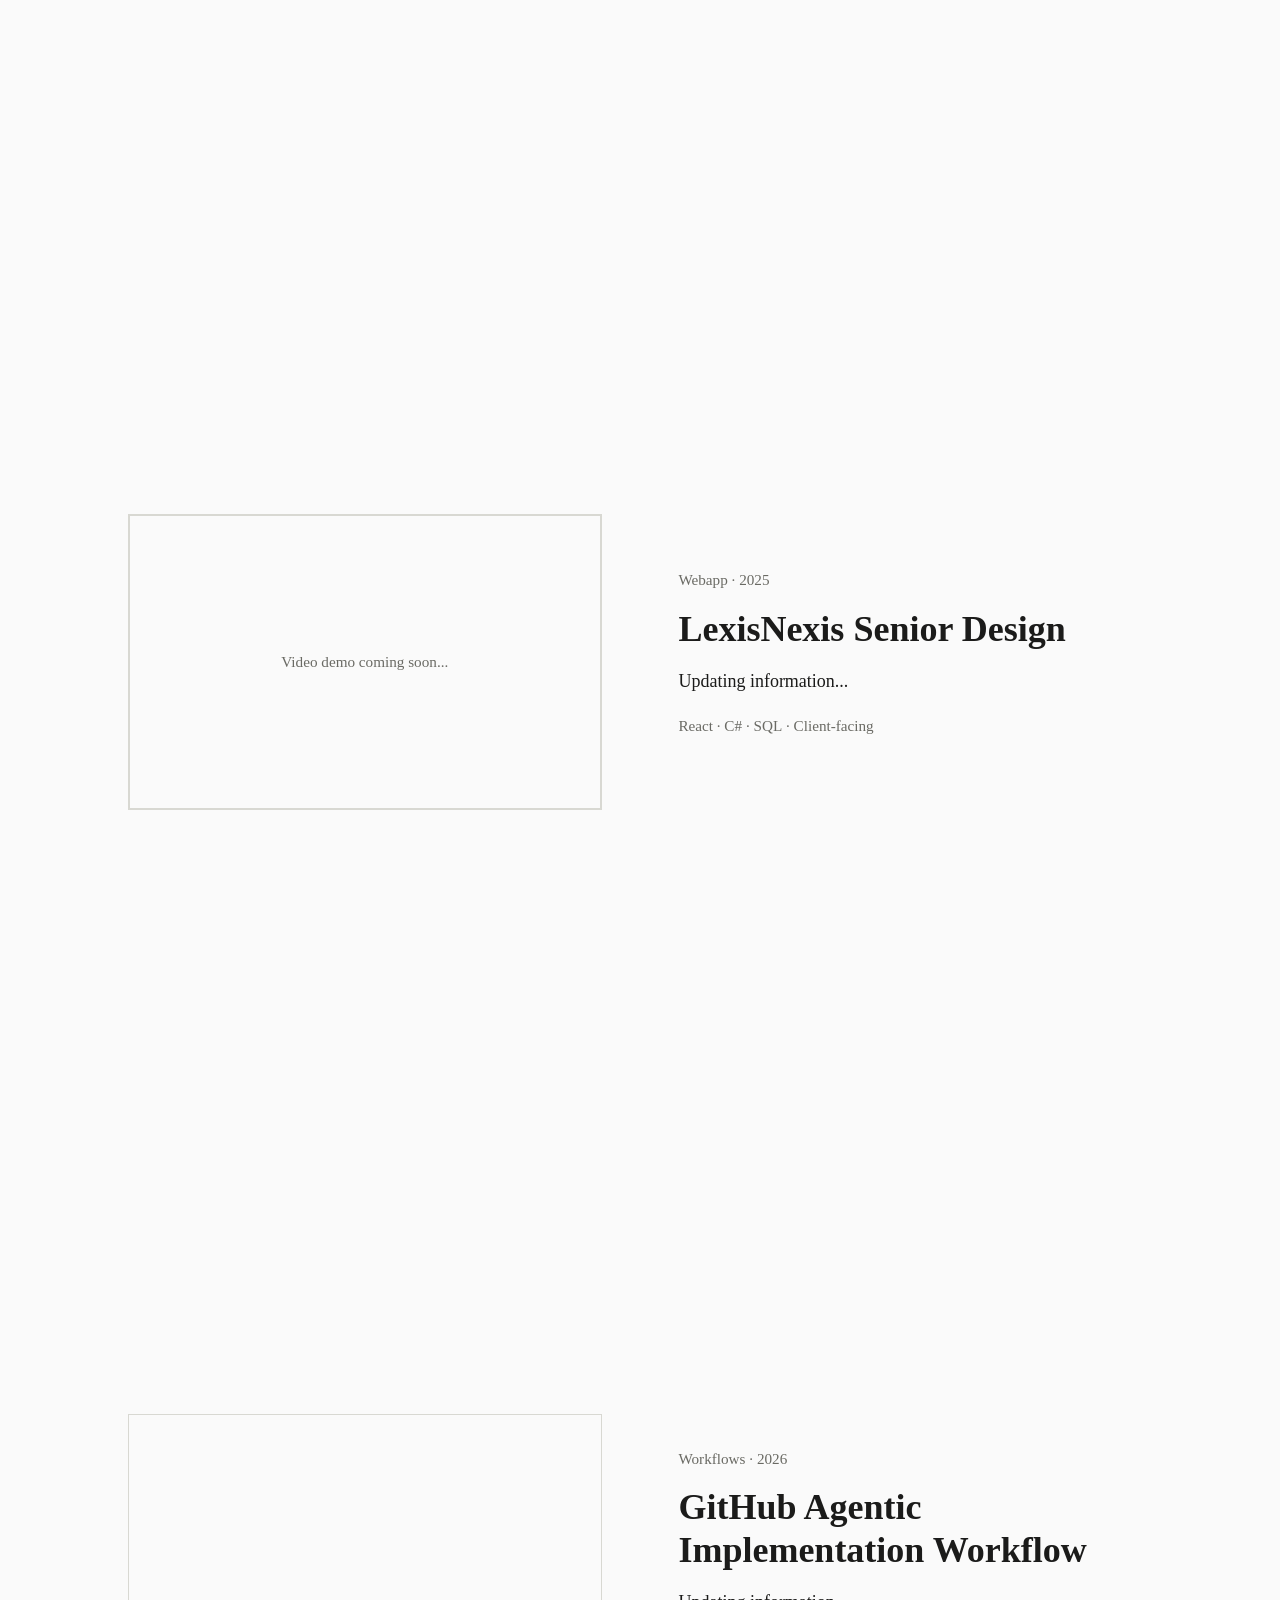
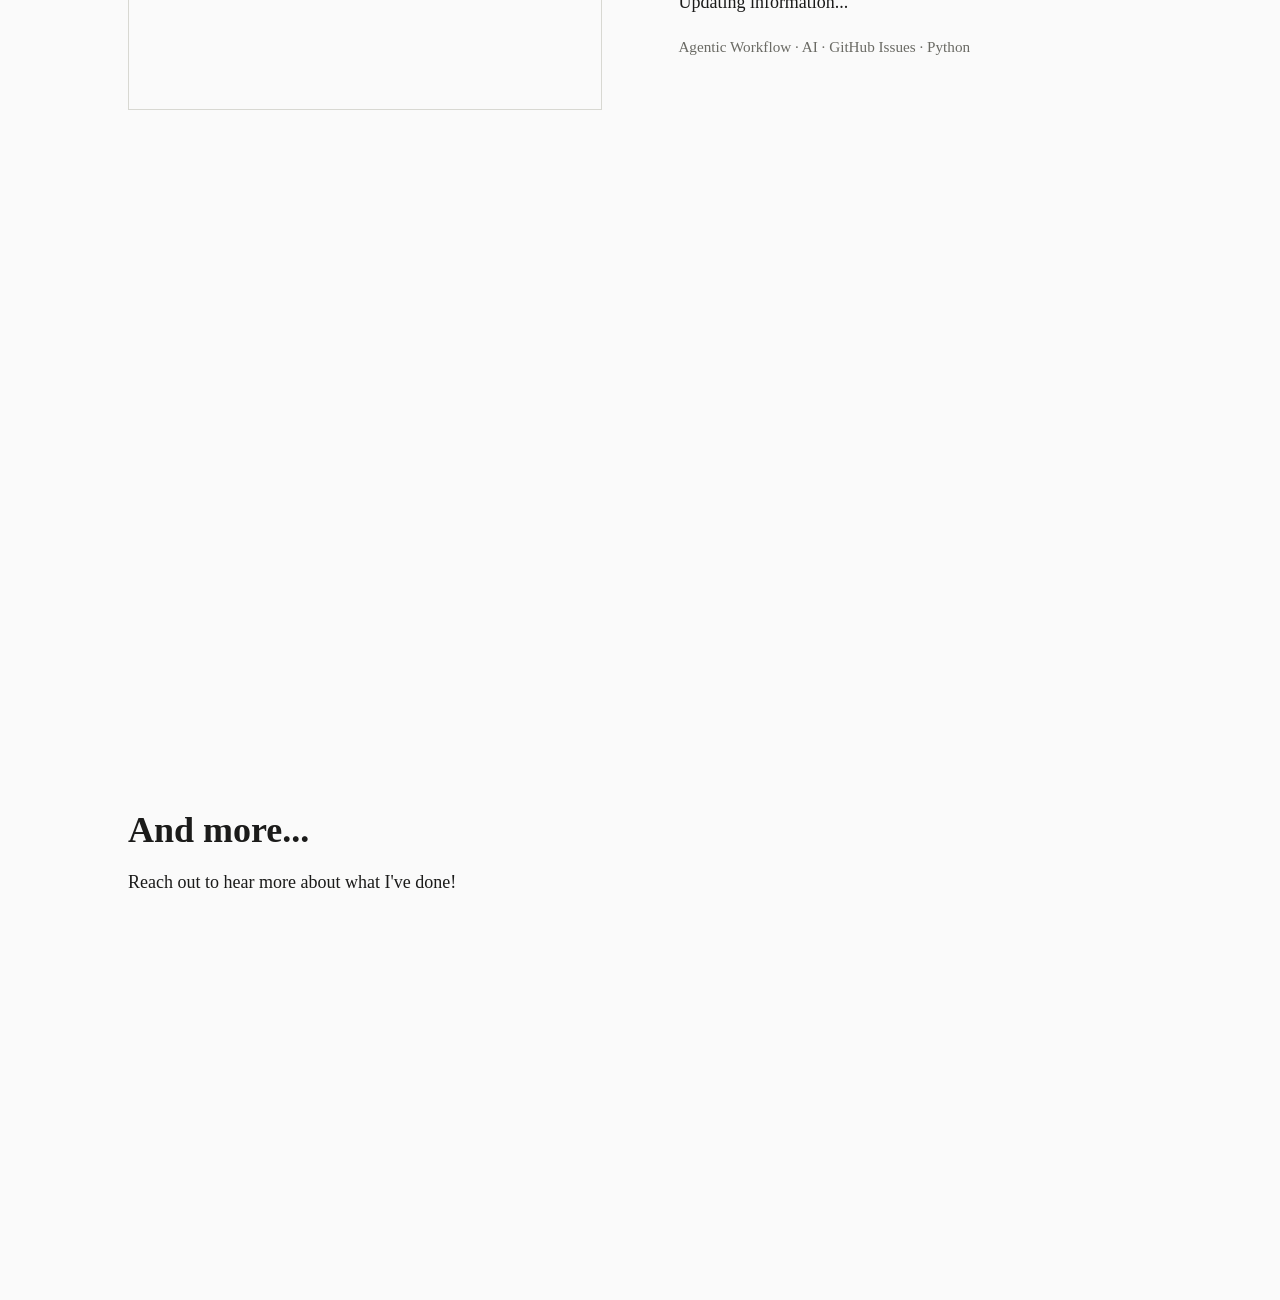
==== commit 9e06cb55: "Add workflow demo" ====
--- a/projects.html
+++ b/projects.html
@@ -71,7 +71,7 @@
       </div>
     </section>
 
-    <section class="section" aria-labelledby="project-2">
+    <section class="section" aria-labelledby="project-3">
       <div class="section-inner project-grid flip">
         <div class="project-text">
           <p class="muted small reveal" style="--i:0">Webapp · 2025</p>
@@ -96,11 +96,29 @@
       </div>
     </section>
 
+    <section class="section" aria-labelledby="project-4">
+      <div class="section-inner project-grid flip">
+        <div class="project-text">
+          <p class="muted small reveal" style="--i:0">Workflows · 2026</p>
+          <h2 id="project-4" class="reveal" style="--i:1">GitHub Agentic Implementation Workflow</h2>
+          <p class="reveal" style="--i:2">Updating information...</p>
+          <p class="reveal muted" style="--i:3"></p>
+          <ul class="tags reveal" style="--i:3"><li>Agentic Workflow</li><li>AI</li><li>GitHub Issues</li><li>Python</li></ul>
+          <p class="reveal" style="--i:4"><a href="" target="_blank"></a></p>
+        </div>
+        <div class="project-media reveal" style="--i:2">
+          <div class="demo-frame" data-demo="workflow" data-base-width="640">
+            <div class="demo-viewport"></div>
+          </div>
+        </div>
+      </div>
+    </section>
+
     <section class="section" aria-labelledby="project-3">
       <div class="section-inner project-grid">
         <div class="project-text">
           <!-- <p class="muted small reveal" style="--i:0">Mobile app · 2023</p> -->
-          <h2 id="project-3" class="reveal" style="--i:1">And more... </h2>
+          <h2 id="project-4" class="reveal" style="--i:1">And more... </h2>
           <p class="reveal" style="--i:2">Reach out to hear more about what I've done!</p>
           <!-- <ul class="tags reveal" style="--i:3"><li>Kotlin</li><li>Jetpack Compose</li><li>Room</li></ul>
           <p class="reveal" style="--i:4"><a href="https://github.com/your-username/project-three">Source code</a></p> -->
--- a/style.css
+++ b/style.css
@@ -438,3 +438,23 @@
     gap: 0.25rem;
   }
 }
+
+.demo-frame {
+  position: relative;
+  width: 100%;
+  aspect-ratio: 16 / 10;
+  overflow: hidden;
+  border: 1px solid var(--rule);
+  background: var(--bg);
+}
+
+.demo-viewport {
+  position: absolute;
+  top: 0;
+  left: 0;
+  width: 640px;
+  height: 400px;
+  transform-origin: 0 0;
+  transform: scale(var(--scale, 0.7));
+  overflow: hidden;
+}
